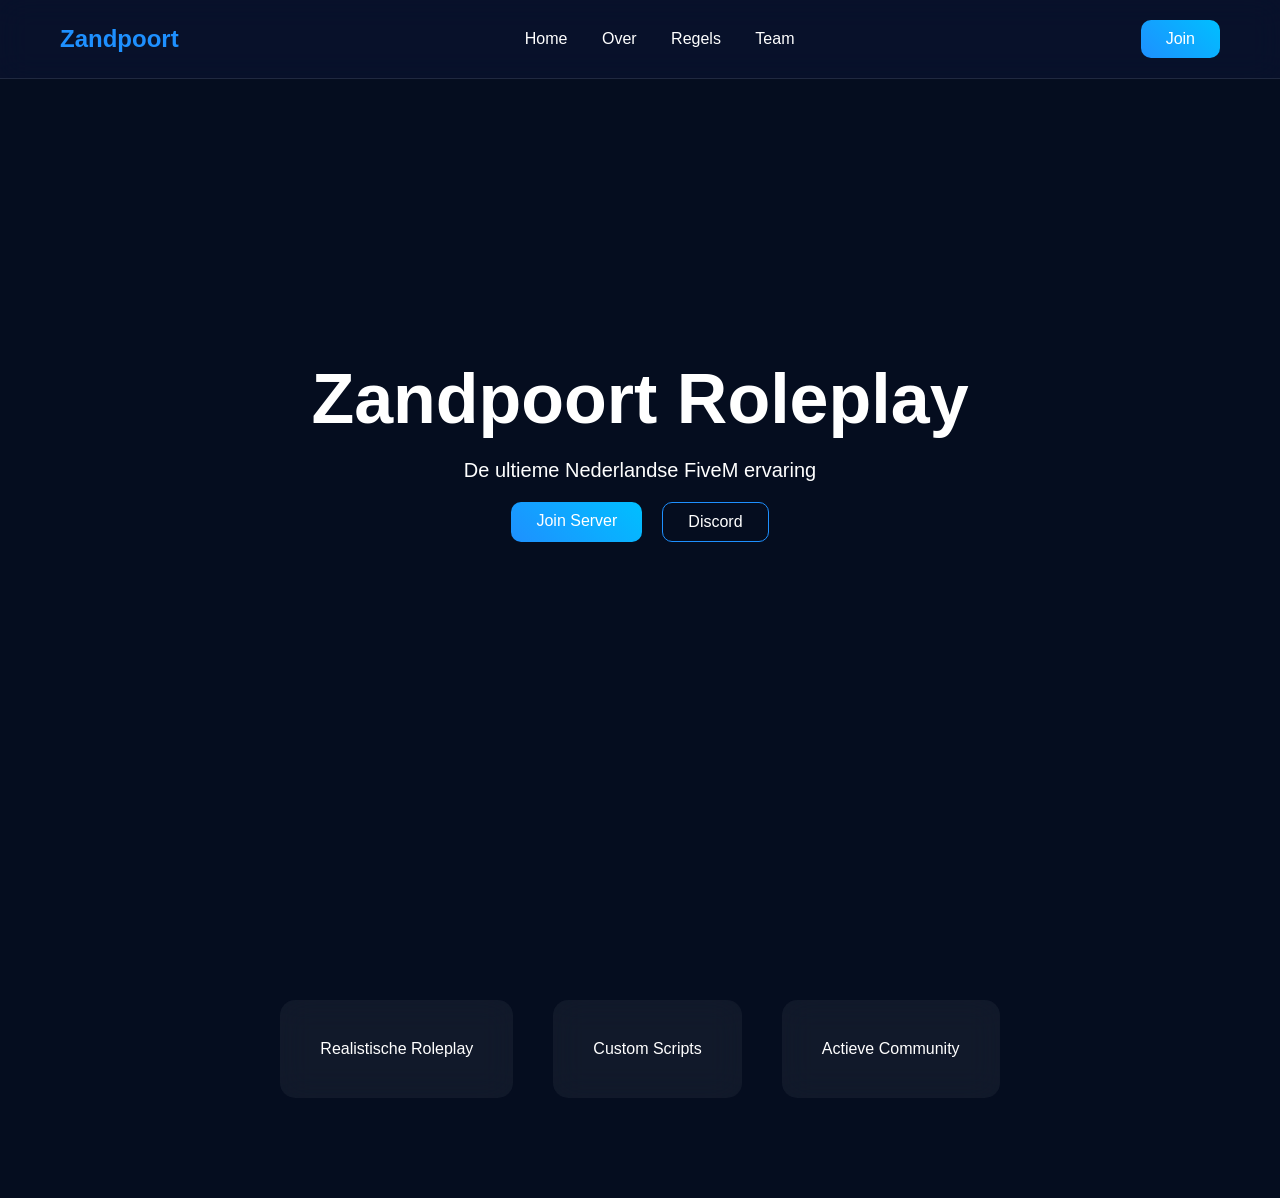
==== index.html @ a9325773 "Update link to 'Over' page in navigation" ====
<!DOCTYPE html>
<html lang="nl">
<head>
  <meta charset="UTF-8">
  <title>Zandpoort Roleplay</title>
  <meta name="viewport" content="width=device-width, initial-scale=1.0">

  <link rel="stylesheet" href="/css/style.css">
</head>

<body class="home-page">

<header class="navbar">
  <div class="logo">Zandpoort</div>

  <nav>
    <a href="/">Home</a>
    <a href="/over-ons/index.html">Over</a>
    <a href="/regels.html">Regels</a>
    <a href="/team.html">Team</a>
  </nav>

  <a href="#" class="btn-primary">Join</a>
</header>

<section class="hero">
  <div class="hero-content">
    <h1>Zandpoort Roleplay</h1>
    <p>De ultieme Nederlandse FiveM ervaring</p>

    <div class="hero-buttons">
      <a href="#" class="btn-primary">Join Server</a>
      <a href="#" class="btn-secondary">Discord</a>
    </div>
  </div>
</section>

<section class="features">
  <div class="card">Realistische Roleplay</div>
  <div class="card">Custom Scripts</div>
  <div class="card">Actieve Community</div>
</section>

<script src="/js/main.js"></script>
</body>
</html>
---- css/style.css ----
/* RESET */
* {
  margin: 0;
  padding: 0;
  box-sizing: border-box;
}

/* ROOT COLORS */
:root {
  --primary: #1E90FF;
  --dark: #050D1F;
  --glass: rgba(255,255,255,0.05);
}

/* BODY */
body {
  font-family: 'Segoe UI', sans-serif;
  color: white;
  background: var(--dark);
  overflow-x: hidden;
}

/* BACKGROUND SYSTEM */
body::before {
  content: "";
  position: fixed;
  width: 100%;
  height: 100%;
  z-index: -2;
  background-size: cover;
  background-position: center;
  transition: 0.5s;
}

body::after {
  content: "";
  position: fixed;
  width: 100%;
  height: 100%;
  background: linear-gradient(rgba(5,13,31,0.95), rgba(5,13,31,0.7));
  z-index: -1;
}

/* PAGINA BACKGROUNDS */
.home-page::before {
  background-image: url('/assets/images/home.jpg');
}

.about-page::before {
  background-image: url('/assets/images/about.jpg');
}

.rules-page::before {
  background-image: url('/assets/images/rules.jpg');
}

.team-page::before {
  background-image: url('/assets/images/team.jpg');
}

/* NAVBAR */
.navbar {
  position: fixed;
  width: 100%;
  display: flex;
  justify-content: space-between;
  align-items: center;
  padding: 20px 60px;
  backdrop-filter: blur(15px);
  background: rgba(10,20,50,0.6);
  border-bottom: 1px solid rgba(255,255,255,0.1);
}

.logo {
  font-size: 24px;
  font-weight: bold;
  color: var(--primary);
}

nav a {
  margin: 0 15px;
  color: white;
  text-decoration: none;
  position: relative;
}

nav a::after {
  content: "";
  position: absolute;
  width: 0%;
  height: 2px;
  background: var(--primary);
  left: 0;
  bottom: -5px;
  transition: 0.3s;
}

nav a:hover::after {
  width: 100%;
}

/* BUTTONS */
.btn-primary {
  background: linear-gradient(45deg, #1E90FF, #00BFFF);
  padding: 10px 25px;
  border-radius: 10px;
  text-decoration: none;
  color: white;
  transition: 0.3s;
}

.btn-primary:hover {
  transform: scale(1.08);
  box-shadow: 0 0 20px #1E90FF;
}

.btn-secondary {
  border: 1px solid var(--primary);
  padding: 10px 25px;
  border-radius: 10px;
  text-decoration: none;
  color: white;
}

/* HERO */
.hero {
  height: 100vh;
  display: flex;
  justify-content: center;
  align-items: center;
}

.hero-content {
  text-align: center;
  animation: fadeUp 1s ease forwards;
}

.hero h1 {
  font-size: 70px;
}

.hero p {
  margin: 20px 0;
  font-size: 20px;
}

.hero-buttons {
  display: flex;
  gap: 20px;
  justify-content: center;
}

/* CARDS */
.features {
  display: flex;
  justify-content: center;
  gap: 40px;
  padding: 100px 20px;
}

.card {
  background: var(--glass);
  backdrop-filter: blur(15px);
  padding: 40px;
  border-radius: 15px;
  transition: 0.3s;
}

.card:hover {
  transform: translateY(-10px) scale(1.03);
}

/* ANIMATIONS */
@keyframes fadeUp {
  from {
    opacity: 0;
    transform: translateY(40px);
  }
  to {
    opacity: 1;
    transform: translateY(0);
  }
}
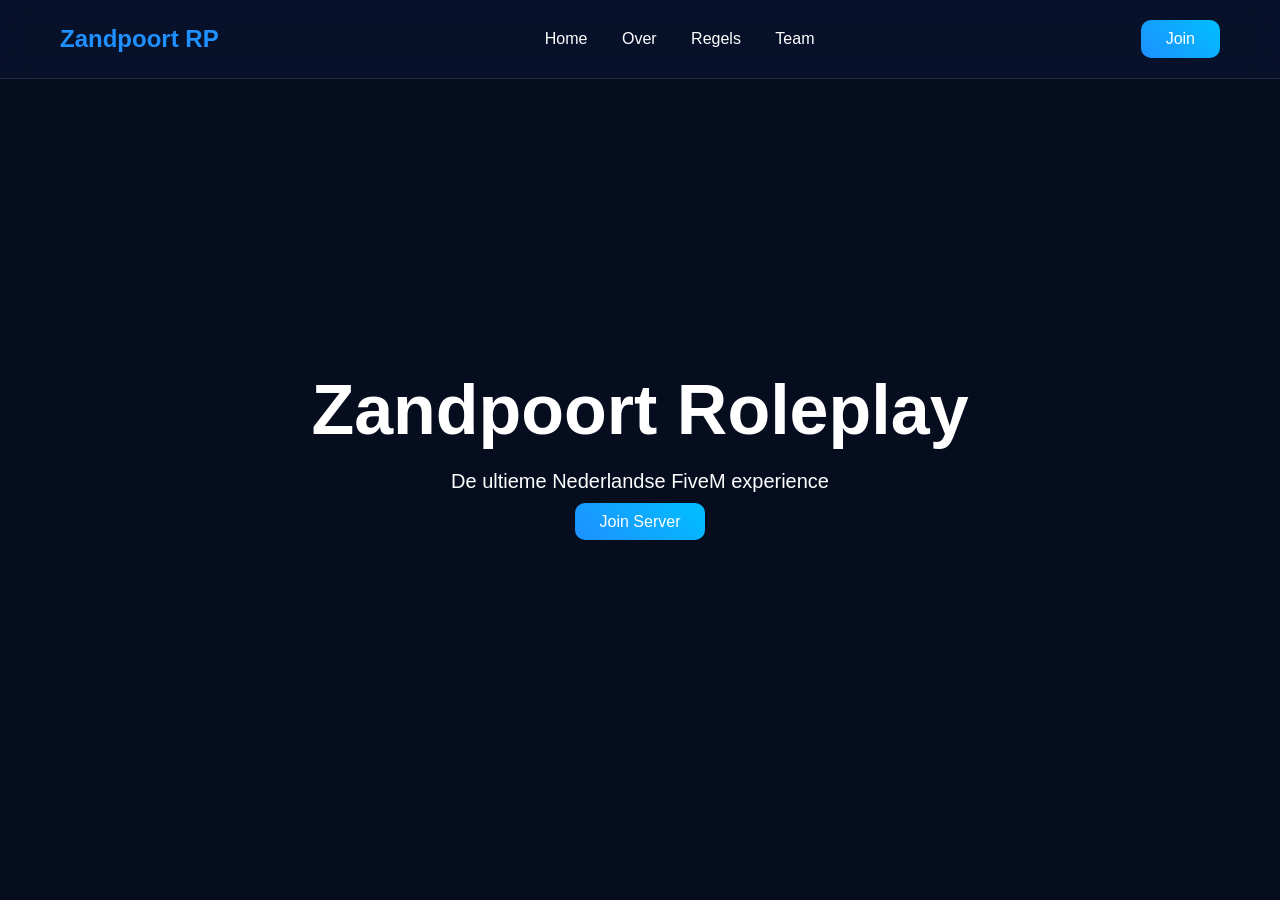
==== commit d174ca4e: "Update index.html for improved structure and content" ====
--- a/index.html
+++ b/index.html
@@ -5,19 +5,19 @@
   <title>Zandpoort Roleplay</title>
   <meta name="viewport" content="width=device-width, initial-scale=1.0">
 
-  <link rel="stylesheet" href="/css/style.css">
+  <link rel="stylesheet" href="css/style.css">
 </head>
 
 <body class="home-page">
 
 <header class="navbar">
-  <div class="logo">Zandpoort</div>
+  <div class="logo">Zandpoort RP</div>
 
   <nav>
-    <a href="/">Home</a>
-    <a href="/over-ons/index.html">Over</a>
-    <a href="/regels.html">Regels</a>
-    <a href="/team.html">Team</a>
+    <a href="#">Home</a>
+    <a href="over-ons/index.html">Over</a>
+    <a href="regels/index.html">Regels</a>
+    <a href="team/index.html">Team</a>
   </nav>
 
   <a href="#" class="btn-primary">Join</a>
@@ -26,21 +26,11 @@
 <section class="hero">
   <div class="hero-content">
     <h1>Zandpoort Roleplay</h1>
-    <p>De ultieme Nederlandse FiveM ervaring</p>
-
-    <div class="hero-buttons">
-      <a href="#" class="btn-primary">Join Server</a>
-      <a href="#" class="btn-secondary">Discord</a>
-    </div>
+    <p>De ultieme Nederlandse FiveM experience</p>
+    <a href="#" class="btn-primary">Join Server</a>
   </div>
 </section>
 
-<section class="features">
-  <div class="card">Realistische Roleplay</div>
-  <div class="card">Custom Scripts</div>
-  <div class="card">Actieve Community</div>
-</section>
-
-<script src="/js/main.js"></script>
+<script src="js/main.js"></script>
 </body>
 </html>
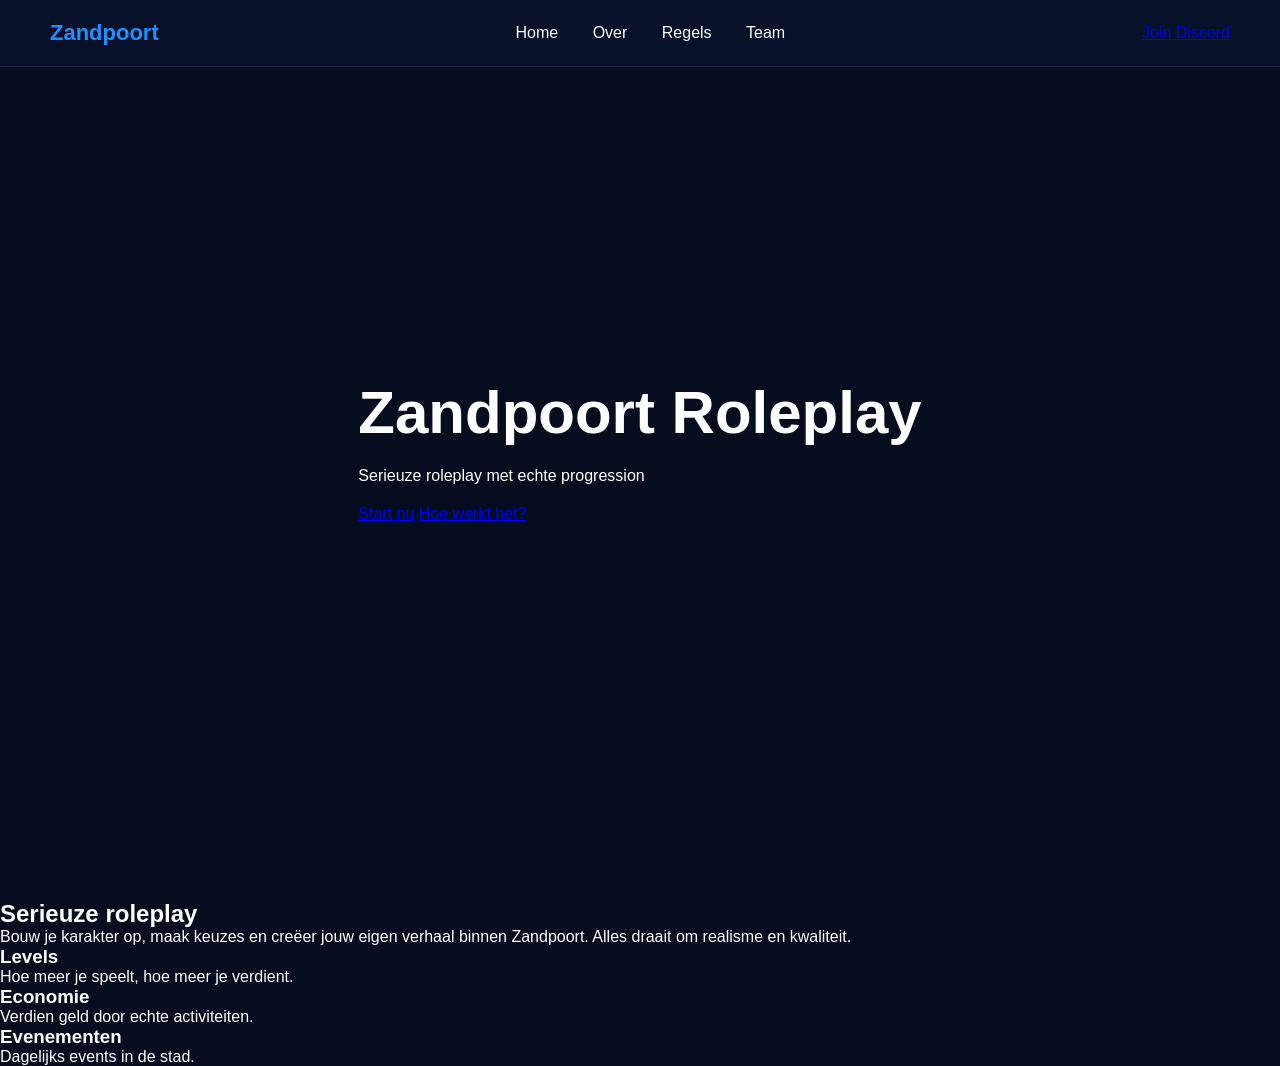
==== commit 88f56f2f: "Update index.html" ====
--- a/index.html
+++ b/index.html
@@ -11,7 +11,7 @@
 <body class="home-page">
 
 <header class="navbar">
-  <div class="logo">Zandpoort RP</div>
+  <div class="logo">Zandpoort</div>
 
   <nav>
     <a href="#">Home</a>
@@ -20,17 +20,50 @@
     <a href="team/index.html">Team</a>
   </nav>
 
-  <a href="#" class="btn-primary">Join</a>
+  <a href="#" class="btn">Join Discord</a>
 </header>
 
+<!-- HERO -->
 <section class="hero">
-  <div class="hero-content">
+  <div class="hero-inner">
     <h1>Zandpoort Roleplay</h1>
-    <p>De ultieme Nederlandse FiveM experience</p>
-    <a href="#" class="btn-primary">Join Server</a>
+    <p>Serieuze roleplay met echte progression</p>
+
+    <div class="hero-buttons">
+      <a href="#" class="btn">Start nu</a>
+      <a href="#" class="btn-outline">Hoe werkt het?</a>
+    </div>
   </div>
 </section>
 
-<script src="js/main.js"></script>
+<!-- INFO BLOCK -->
+<section class="content-block">
+  <div class="container">
+    <h2>Serieuze roleplay</h2>
+    <p>
+      Bouw je karakter op, maak keuzes en creëer jouw eigen verhaal
+      binnen Zandpoort. Alles draait om realisme en kwaliteit.
+    </p>
+  </div>
+</section>
+
+<!-- 3 BLOCKS (zoals Zuiderveen) -->
+<section class="grid">
+  <div class="grid-item">
+    <h3>Levels</h3>
+    <p>Hoe meer je speelt, hoe meer je verdient.</p>
+  </div>
+
+  <div class="grid-item">
+    <h3>Economie</h3>
+    <p>Verdien geld door echte activiteiten.</p>
+  </div>
+
+  <div class="grid-item">
+    <h3>Evenementen</h3>
+    <p>Dagelijks events in de stad.</p>
+  </div>
+</section>
+
 </body>
 </html>
--- a/css/style.css
+++ b/css/style.css
@@ -5,11 +5,10 @@
   box-sizing: border-box;
 }
 
-/* ROOT COLORS */
+/* ROOT */
 :root {
   --primary: #1E90FF;
   --dark: #050D1F;
-  --glass: rgba(255,255,255,0.05);
 }
 
 /* BODY */
@@ -20,70 +19,89 @@
   overflow-x: hidden;
 }
 
-/* BACKGROUND SYSTEM */
+/* =========================
+   BACKGROUND SYSTEM
+========================= */
+
+/* IMAGE */
 body::before {
   content: "";
   position: fixed;
   width: 100%;
   height: 100%;
   z-index: -2;
+
   background-size: cover;
   background-position: center;
+  background-repeat: no-repeat;
+
   transition: 0.5s;
 }
 
+/* OVERLAY */
 body::after {
   content: "";
   position: fixed;
   width: 100%;
   height: 100%;
-  background: linear-gradient(rgba(5,13,31,0.95), rgba(5,13,31,0.7));
   z-index: -1;
+
+  background: linear-gradient(
+    rgba(5,13,31,0.9),
+    rgba(5,13,31,0.7)
+  );
 }
 
 /* PAGINA BACKGROUNDS */
 .home-page::before {
-  background-image: url('/assets/images/home.jpg');
+  background-image: url('../assets/images/home.jpg');
 }
 
 .about-page::before {
-  background-image: url('/assets/images/about.jpg');
+  background-image: url('../assets/images/over.jpg');
 }
 
 .rules-page::before {
-  background-image: url('/assets/images/rules.jpg');
+  background-image: url('../assets/images/regels.jpg');
 }
 
 .team-page::before {
-  background-image: url('/assets/images/team.jpg');
+  background-image: url('../assets/images/team.jpg');
 }
 
-/* NAVBAR */
+/* =========================
+   NAVBAR
+========================= */
+
 .navbar {
   position: fixed;
   width: 100%;
+  padding: 20px 50px;
+
   display: flex;
   justify-content: space-between;
   align-items: center;
-  padding: 20px 60px;
-  backdrop-filter: blur(15px);
+
+  backdrop-filter: blur(12px);
   background: rgba(10,20,50,0.6);
+
   border-bottom: 1px solid rgba(255,255,255,0.1);
 }
 
 .logo {
-  font-size: 24px;
+  font-size: 22px;
   font-weight: bold;
   color: var(--primary);
 }
 
 nav a {
   margin: 0 15px;
+  text-decoration: none;
   color: white;
-  text-decoration: none;
   position: relative;
 }
 
+/* underline animatie */
 nav a::after {
   content: "";
   position: absolute;
@@ -99,7 +117,7 @@
   width: 100%;
 }
 
-/* BUTTONS */
+/* BUTTON */
 .btn-primary {
   background: linear-gradient(45deg, #1E90FF, #00BFFF);
   padding: 10px 25px;
@@ -110,16 +128,8 @@
 }
 
 .btn-primary:hover {
-  transform: scale(1.08);
-  box-shadow: 0 0 20px #1E90FF;
-}
-
-.btn-secondary {
-  border: 1px solid var(--primary);
-  padding: 10px 25px;
-  border-radius: 10px;
-  text-decoration: none;
-  color: white;
+  transform: scale(1.05);
+  box-shadow: 0 0 15px #1E90FF;
 }
 
 /* HERO */
@@ -132,45 +142,18 @@
 
 .hero-content {
   text-align: center;
-  animation: fadeUp 1s ease forwards;
+  animation: fadeUp 1s ease;
 }
 
 .hero h1 {
-  font-size: 70px;
+  font-size: 60px;
 }
 
 .hero p {
   margin: 20px 0;
-  font-size: 20px;
 }
 
-.hero-buttons {
-  display: flex;
-  gap: 20px;
-  justify-content: center;
-}
-
-/* CARDS */
-.features {
-  display: flex;
-  justify-content: center;
-  gap: 40px;
-  padding: 100px 20px;
-}
-
-.card {
-  background: var(--glass);
-  backdrop-filter: blur(15px);
-  padding: 40px;
-  border-radius: 15px;
-  transition: 0.3s;
-}
-
-.card:hover {
-  transform: translateY(-10px) scale(1.03);
-}
-
-/* ANIMATIONS */
+/* ANIMATIE */
 @keyframes fadeUp {
   from {
     opacity: 0;
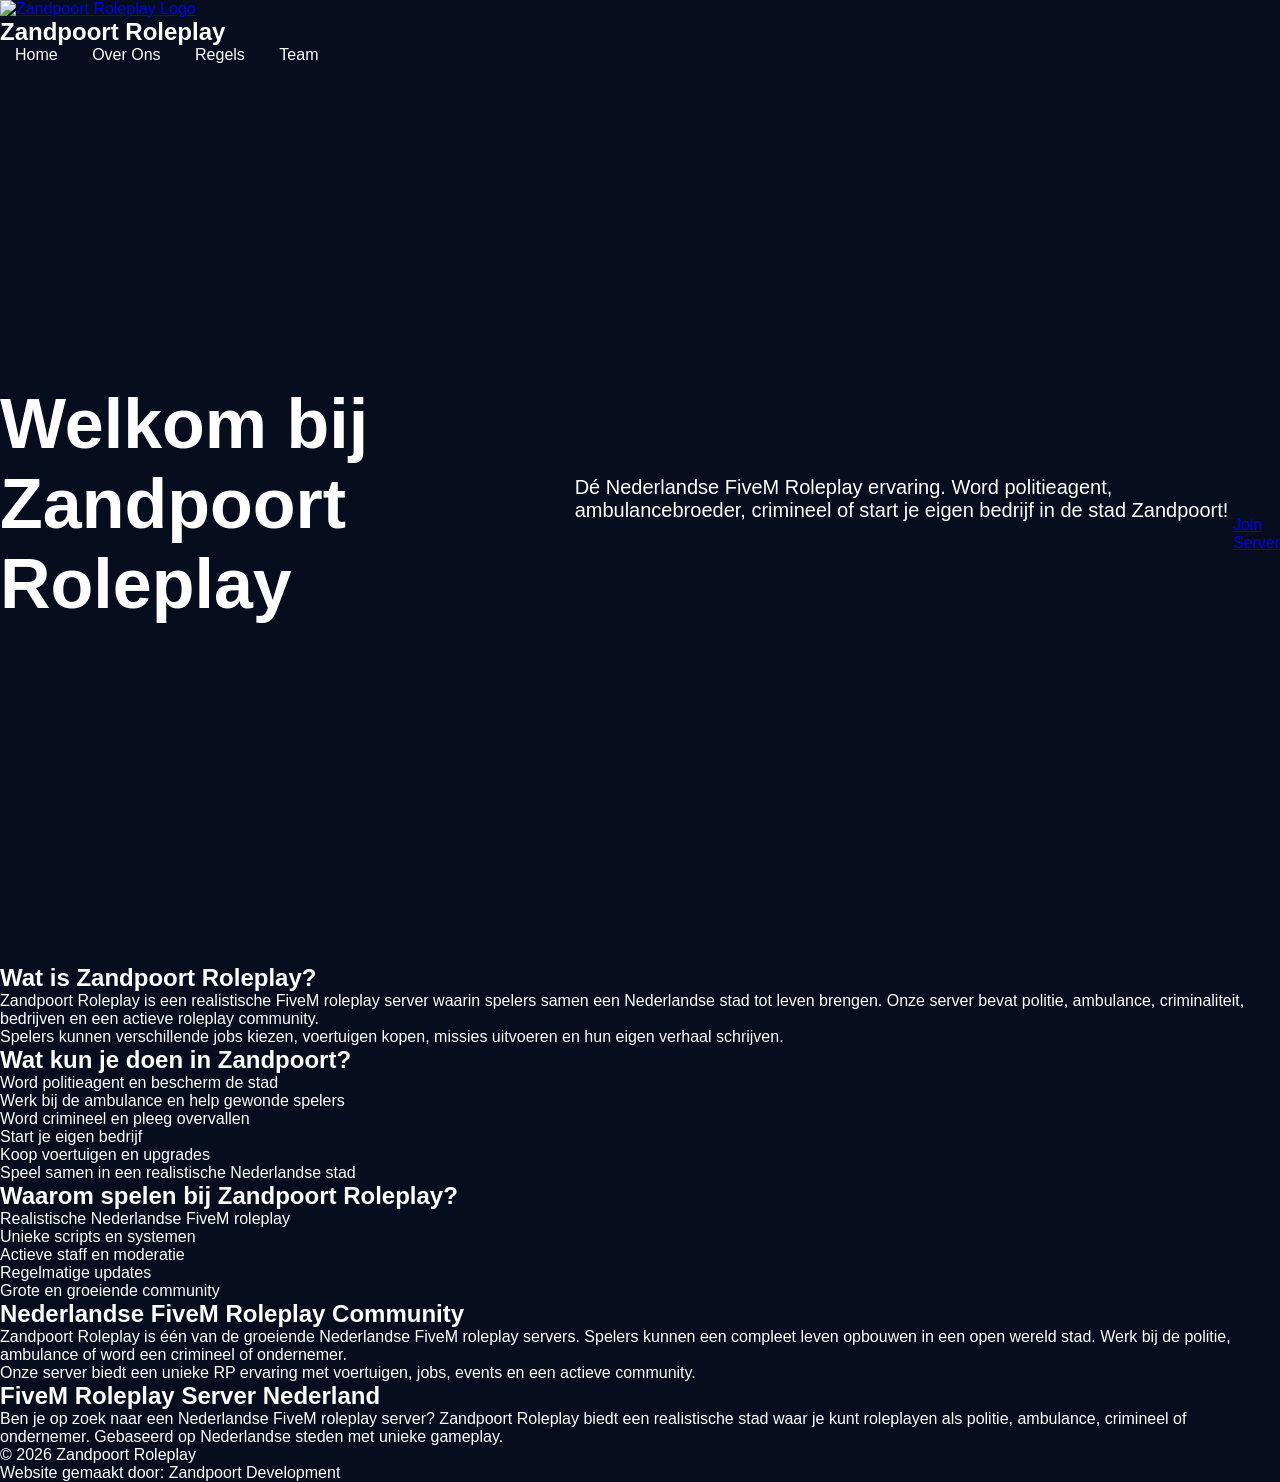
==== commit 8fc79fcf: "Update index.html" ====
--- a/index.html
+++ b/index.html
@@ -1,69 +1,168 @@
 <!DOCTYPE html>
 <html lang="nl">
 <head>
-  <meta charset="UTF-8">
-  <title>Zandpoort Roleplay</title>
-  <meta name="viewport" content="width=device-width, initial-scale=1.0">
 
-  <link rel="stylesheet" href="css/style.css">
+<title>Zandpoort Roleplay | Nederlandse FiveM Roleplay Server</title>
+
+<meta charset="UTF-8">
+<meta name="viewport" content="width=device-width, initial-scale=1">
+
+<meta name="description" content="Zandpoort Roleplay is een Nederlandse FiveM roleplay server. Speel als politie, ambulance, crimineel of ondernemer in een realistische Nederlandse stad.">
+
+<meta name="keywords" content="Zandpoort Roleplay, fivem roleplay nederland, gta rp server, nederlandse fivem server, politie roleplay, ambulance roleplay, crimineel roleplay, gta stad roleplay, dutch fivem rp">
+
+<meta name="robots" content="index, follow">
+
+<link rel="stylesheet" href="css/style.css">
+
+<link rel="icon" type="image/png" href="/assets/images/logo.png">
+
+<!-- Open Graph -->
+<meta property="og:title" content="Zandpoort Roleplay">
+<meta property="og:description" content="Speel Zandpoort Roleplay op FiveM. Word politieagent, ambulancebroeder, crimineel of ondernemer.">
+<meta property="og:image" content="/assets/images/preview.png">
+<meta property="og:url" content="https://www.zandpoortroleplay.nl/">
+<meta property="og:type" content="website">
+
+<!-- Structured Data -->
+<script type="application/ld+json">
+{
+ "@context": "https://schema.org",
+ "@type": "Organization",
+ "name": "Zandpoort Roleplay",
+ "url": "https://www.zandpoortroleplay.nl/",
+ "logo": "/assets/images/logo.png"
+}
+</script>
+
 </head>
 
 <body class="home-page">
 
-<header class="navbar">
-  <div class="logo">Zandpoort</div>
-
-  <nav>
-    <a href="#">Home</a>
-    <a href="over-ons/index.html">Over</a>
-    <a href="regels/index.html">Regels</a>
-    <a href="team/index.html">Team</a>
-  </nav>
-
-  <a href="#" class="btn">Join Discord</a>
+<header>
+<div class="logo">
+<a href="/">
+<img src="assets/images/logo.png" alt="Zandpoort Roleplay Logo">
+</a>
+<h2>Zandpoort Roleplay</h2>
+</div>
 </header>
 
+<nav>
+<a class="active" href="#">Home</a>
+<a href="over-ons/index.html">Over Ons</a>
+<a href="regels/index.html">Regels</a>
+<a href="team/index.html">Team</a>
+</nav>
+
 <!-- HERO -->
-<section class="hero">
-  <div class="hero-inner">
-    <h1>Zandpoort Roleplay</h1>
-    <p>Serieuze roleplay met echte progression</p>
 
-    <div class="hero-buttons">
-      <a href="#" class="btn">Start nu</a>
-      <a href="#" class="btn-outline">Hoe werkt het?</a>
-    </div>
-  </div>
-</section>
+<div class="hero">
 
-<!-- INFO BLOCK -->
-<section class="content-block">
-  <div class="container">
-    <h2>Serieuze roleplay</h2>
-    <p>
-      Bouw je karakter op, maak keuzes en creëer jouw eigen verhaal
-      binnen Zandpoort. Alles draait om realisme en kwaliteit.
-    </p>
-  </div>
-</section>
+<h1>Welkom bij Zandpoort Roleplay</h1>
 
-<!-- 3 BLOCKS (zoals Zuiderveen) -->
-<section class="grid">
-  <div class="grid-item">
-    <h3>Levels</h3>
-    <p>Hoe meer je speelt, hoe meer je verdient.</p>
-  </div>
+<p>
+Dé Nederlandse FiveM Roleplay ervaring. Word politieagent, ambulancebroeder,
+crimineel of start je eigen bedrijf in de stad Zandpoort!
+</p>
 
-  <div class="grid-item">
-    <h3>Economie</h3>
-    <p>Verdien geld door echte activiteiten.</p>
-  </div>
+<div style="margin-top:40px;">
+<a class="cta-btn" href="#">Join Server</a>
+</div>
 
-  <div class="grid-item">
-    <h3>Evenementen</h3>
-    <p>Dagelijks events in de stad.</p>
-  </div>
-</section>
+</div>
+
+<!-- OVER -->
+
+<div class="card">
+
+<h2>Wat is Zandpoort Roleplay?</h2>
+
+<p>
+Zandpoort Roleplay is een realistische FiveM roleplay server waarin spelers samen een Nederlandse stad tot leven brengen.
+Onze server bevat politie, ambulance, criminaliteit, bedrijven en een actieve roleplay community.
+</p>
+
+<p>
+Spelers kunnen verschillende jobs kiezen, voertuigen kopen, missies uitvoeren en hun eigen verhaal schrijven.
+</p>
+
+</div>
+
+<!-- FEATURES -->
+
+<div class="card">
+
+<h2>Wat kun je doen in Zandpoort?</h2>
+
+<ul>
+<li>Word politieagent en bescherm de stad</li>
+<li>Werk bij de ambulance en help gewonde spelers</li>
+<li>Word crimineel en pleeg overvallen</li>
+<li>Start je eigen bedrijf</li>
+<li>Koop voertuigen en upgrades</li>
+<li>Speel samen in een realistische Nederlandse stad</li>
+</ul>
+
+</div>
+
+<!-- WHY -->
+
+<div class="card">
+
+<h2>Waarom spelen bij Zandpoort Roleplay?</h2>
+
+<ul>
+<li>Realistische Nederlandse FiveM roleplay</li>
+<li>Unieke scripts en systemen</li>
+<li>Actieve staff en moderatie</li>
+<li>Regelmatige updates</li>
+<li>Grote en groeiende community</li>
+</ul>
+
+</div>
+
+<!-- SEO SECTION -->
+
+<div class="card">
+
+<h2>Nederlandse FiveM Roleplay Community</h2>
+
+<p>
+Zandpoort Roleplay is één van de groeiende Nederlandse FiveM roleplay servers.
+Spelers kunnen een compleet leven opbouwen in een open wereld stad.
+Werk bij de politie, ambulance of word een crimineel of ondernemer.
+</p>
+
+<p>
+Onze server biedt een unieke RP ervaring met voertuigen, jobs, events en een actieve community.
+</p>
+
+</div>
+
+<!-- EXTRA SEO -->
+
+<div class="card">
+
+<h2>FiveM Roleplay Server Nederland</h2>
+
+<p>
+Ben je op zoek naar een Nederlandse FiveM roleplay server?
+Zandpoort Roleplay biedt een realistische stad waar je kunt roleplayen als politie, ambulance, crimineel of ondernemer.
+Gebaseerd op Nederlandse steden met unieke gameplay.
+</p>
+
+</div>
+
+<footer>
+
+<p>© 2026 Zandpoort Roleplay</p>
+
+<p class="credit">
+Website gemaakt door: Zandpoort Development
+</p>
+
+</footer>
 
 </body>
 </html>
--- a/css/style.css
+++ b/css/style.css
@@ -5,51 +5,31 @@
   box-sizing: border-box;
 }
 
-/* ROOT */
-:root {
-  --primary: #1E90FF;
-  --dark: #050D1F;
+/* BASIS */
+body {
+  font-family: Arial, sans-serif;
+  color: white;
+  background: #050D1F;
 }
 
-/* BODY */
-body {
-  font-family: 'Segoe UI', sans-serif;
-  color: white;
-  background: var(--dark);
-  overflow-x: hidden;
-}
-
-/* =========================
-   BACKGROUND SYSTEM
-========================= */
-
-/* IMAGE */
+/* BACKGROUND SYSTEM */
 body::before {
   content: "";
   position: fixed;
   width: 100%;
   height: 100%;
   z-index: -2;
-
   background-size: cover;
   background-position: center;
-  background-repeat: no-repeat;
-
-  transition: 0.5s;
 }
 
-/* OVERLAY */
 body::after {
   content: "";
   position: fixed;
   width: 100%;
   height: 100%;
   z-index: -1;
-
-  background: linear-gradient(
-    rgba(5,13,31,0.9),
-    rgba(5,13,31,0.7)
-  );
+  background: linear-gradient(rgba(5,13,31,0.95), rgba(5,13,31,0.7));
 }
 
 /* PAGINA BACKGROUNDS */
@@ -58,109 +38,96 @@
 }
 
 .about-page::before {
-  background-image: url('../assets/images/over.jpg');
+  background-image: url('../assets/images/about.jpg');
 }
 
 .rules-page::before {
-  background-image: url('../assets/images/regels.jpg');
+  background-image: url('../assets/images/rules.jpg');
 }
 
 .team-page::before {
   background-image: url('../assets/images/team.jpg');
 }
 
-/* =========================
-   NAVBAR
-========================= */
-
+/* NAVBAR */
 .navbar {
   position: fixed;
   width: 100%;
-  padding: 20px 50px;
-
+  padding: 20px 60px;
   display: flex;
   justify-content: space-between;
-  align-items: center;
-
-  backdrop-filter: blur(12px);
-  background: rgba(10,20,50,0.6);
-
-  border-bottom: 1px solid rgba(255,255,255,0.1);
-}
-
-.logo {
-  font-size: 22px;
-  font-weight: bold;
-  color: var(--primary);
+  backdrop-filter: blur(10px);
+  background: rgba(0,0,0,0.5);
 }
 
 nav a {
   margin: 0 15px;
+  color: white;
   text-decoration: none;
-  color: white;
-  position: relative;
-}
-
-/* underline animatie */
-nav a::after {
-  content: "";
-  position: absolute;
-  width: 0%;
-  height: 2px;
-  background: var(--primary);
-  left: 0;
-  bottom: -5px;
-  transition: 0.3s;
-}
-
-nav a:hover::after {
-  width: 100%;
 }
 
 /* BUTTON */
-.btn-primary {
-  background: linear-gradient(45deg, #1E90FF, #00BFFF);
-  padding: 10px 25px;
-  border-radius: 10px;
+.btn {
+  background: #1E90FF;
+  padding: 10px 20px;
+  border-radius: 6px;
   text-decoration: none;
   color: white;
-  transition: 0.3s;
 }
 
-.btn-primary:hover {
-  transform: scale(1.05);
-  box-shadow: 0 0 15px #1E90FF;
+.btn-outline {
+  border: 1px solid white;
+  padding: 10px 20px;
+  text-decoration: none;
+  color: white;
 }
 
 /* HERO */
 .hero {
   height: 100vh;
   display: flex;
+  align-items: center;
   justify-content: center;
-  align-items: center;
 }
 
-.hero-content {
+.hero-inner {
   text-align: center;
-  animation: fadeUp 1s ease;
+  max-width: 700px;
 }
 
 .hero h1 {
-  font-size: 60px;
+  font-size: 70px;
+  margin-bottom: 20px;
 }
 
 .hero p {
-  margin: 20px 0;
+  font-size: 20px;
+  margin-bottom: 30px;
 }
 
-/* ANIMATIE */
-@keyframes fadeUp {
-  from {
-    opacity: 0;
-    transform: translateY(40px);
-  }
-  to {
-    opacity: 1;
-    transform: translateY(0);
-  }
+/* CONTENT BLOCK */
+.content-block {
+  padding: 120px 20px;
+  text-align: center;
 }
+
+.container {
+  max-width: 800px;
+  margin: auto;
+}
+
+/* GRID */
+.grid {
+  display: flex;
+  justify-content: center;
+  gap: 40px;
+  padding: 100px 20px;
+}
+
+.grid-item {
+  max-width: 250px;
+}
+
+.grid-item h3 {
+  margin-bottom: 10px;
+}
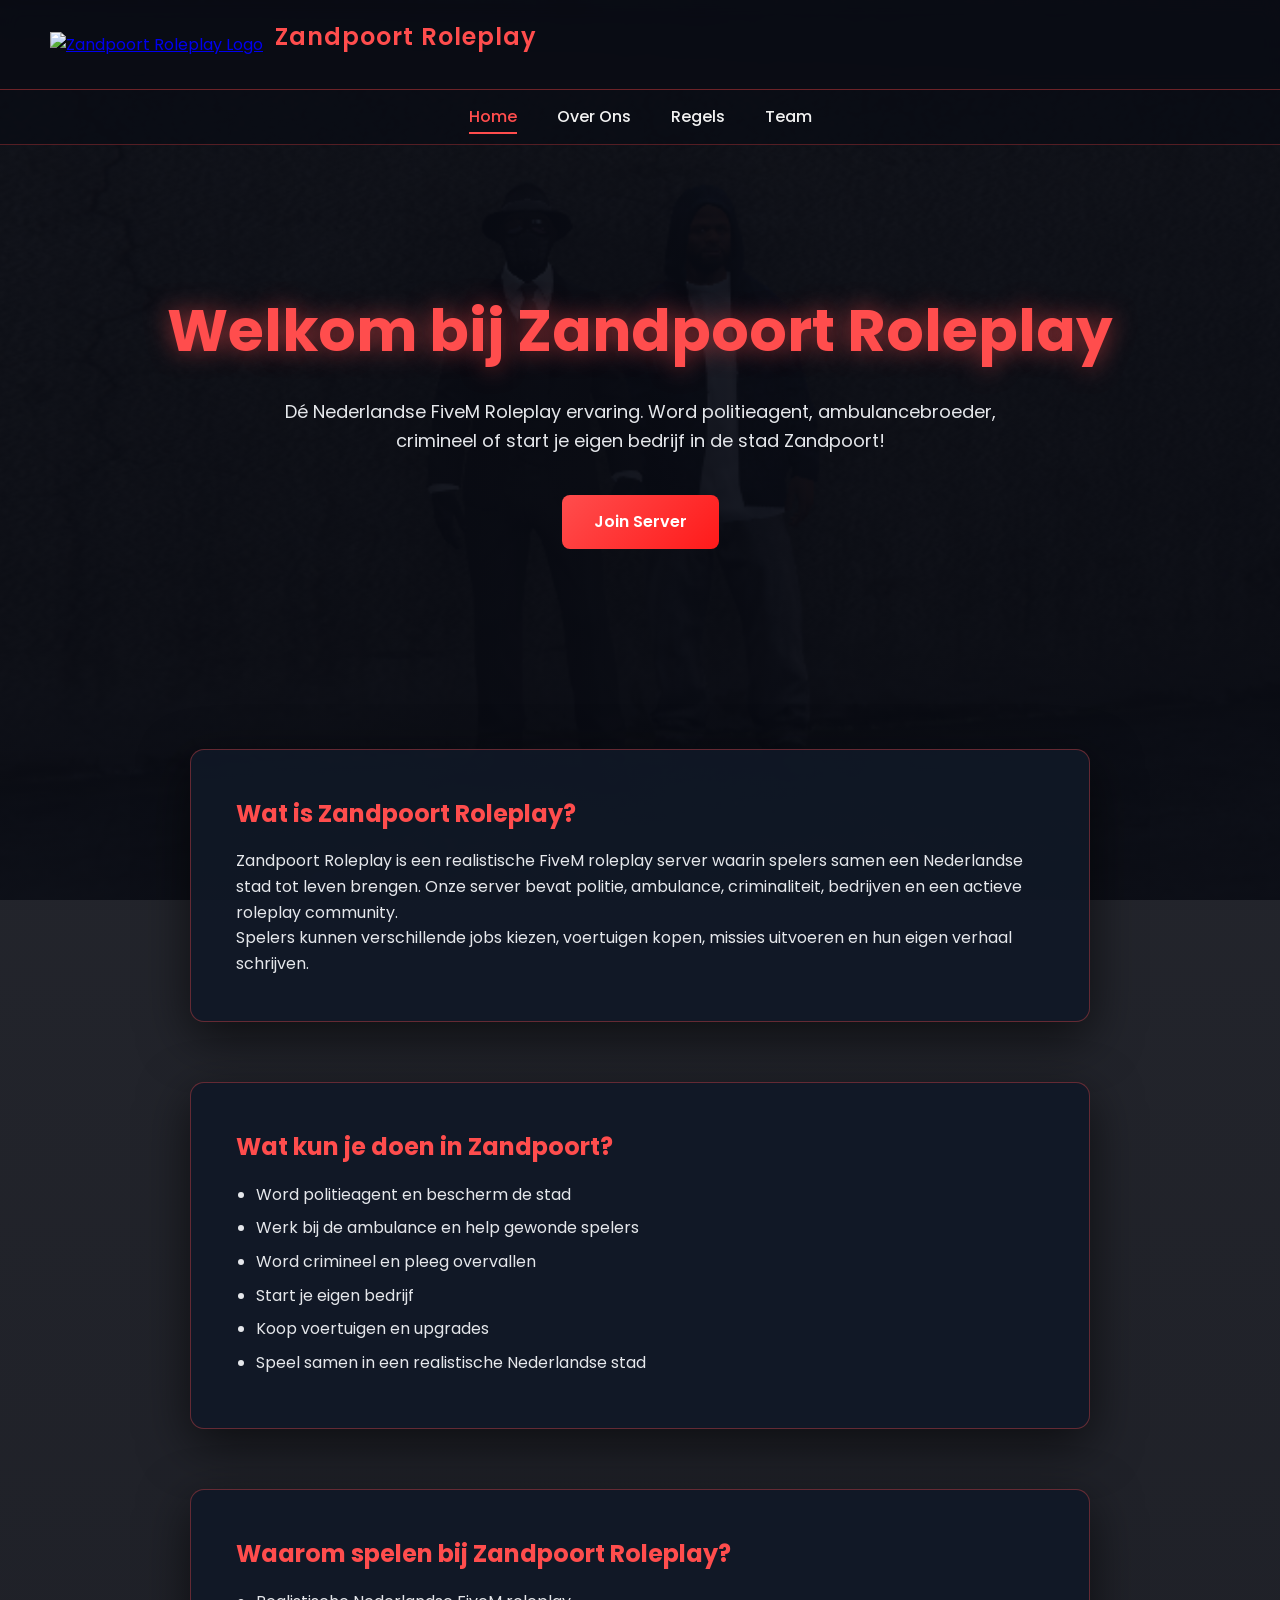
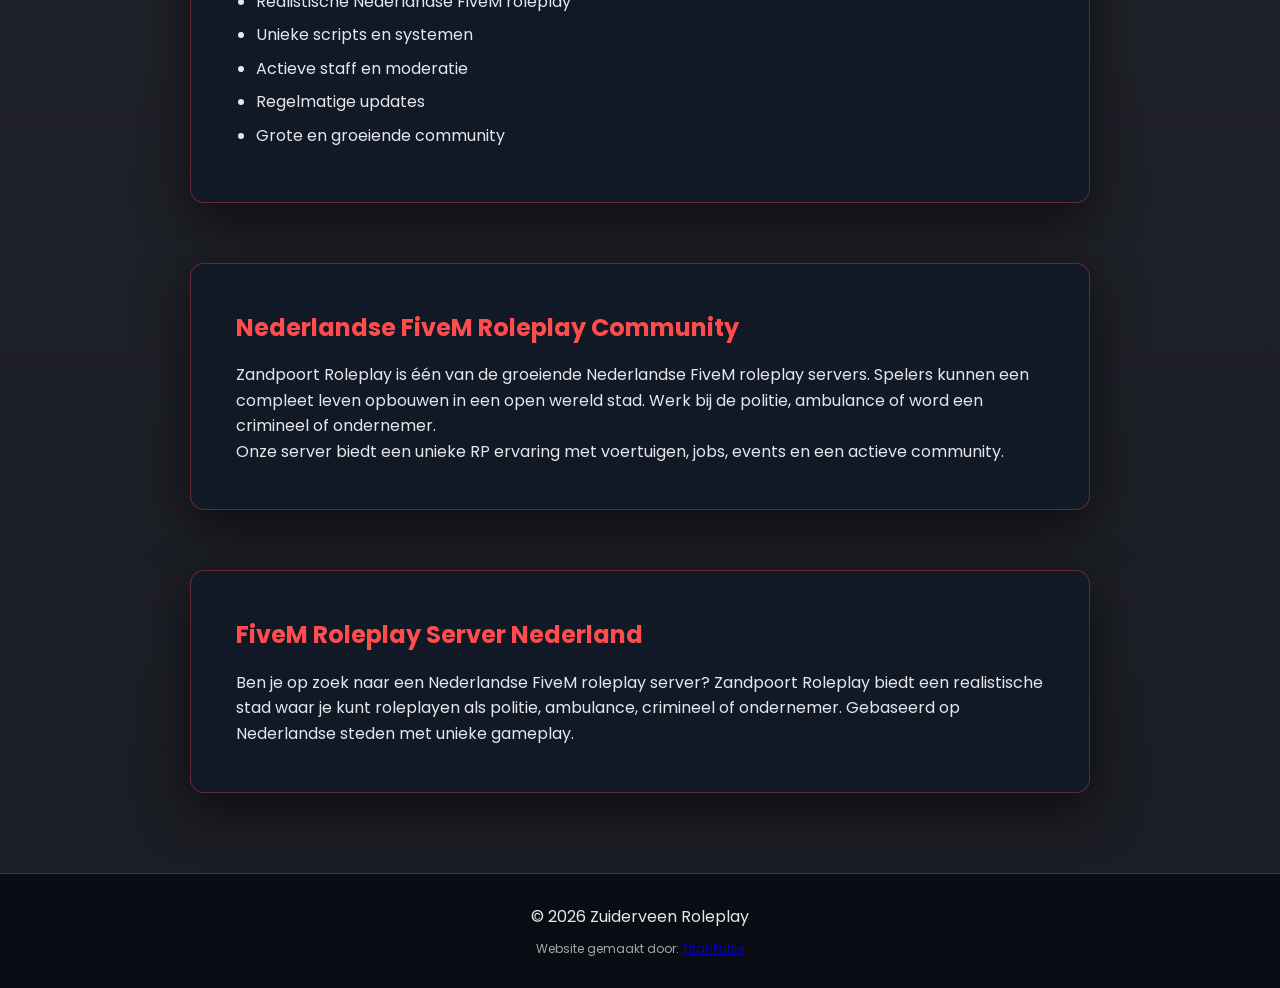
==== commit 14beaf8d: "Update index.html" ====
--- a/index.html
+++ b/index.html
@@ -156,10 +156,11 @@
 
 <footer>
 
-<p>© 2026 Zandpoort Roleplay</p>
+<p>© 2026 Zuiderveen Roleplay</p>
 
 <p class="credit">
-Website gemaakt door: Zandpoort Development
+Website gemaakt door: 
+<a href="https://www.titanpulse.nl/" target="_blank" rel="noopener">TitanPulse</a>
 </p>
 
 </footer>
--- a/css/style.css
+++ b/css/style.css
@@ -1,133 +1,223 @@
-/* RESET */
+@import url('https://fonts.googleapis.com/css2?family=Poppins:wght@300;400;500;600;700&display=swap');
+
+/* =========================
+   GLOBAL
+========================= */
+
 * {
-  margin: 0;
-  padding: 0;
-  box-sizing: border-box;
-}
-
-/* BASIS */
+    box-sizing: border-box;
+    margin: 0;
+    padding: 0;
+}
+
 body {
-  font-family: Arial, sans-serif;
-  color: white;
-  background: #050D1F;
-}
-
-/* BACKGROUND SYSTEM */
-body::before {
-  content: "";
-  position: fixed;
-  width: 100%;
-  height: 100%;
-  z-index: -2;
-  background-size: cover;
-  background-position: center;
-}
-
-body::after {
-  content: "";
-  position: fixed;
-  width: 100%;
-  height: 100%;
-  z-index: -1;
-  background: linear-gradient(rgba(5,13,31,0.95), rgba(5,13,31,0.7));
-}
-
-/* PAGINA BACKGROUNDS */
-.home-page::before {
-  background-image: url('../assets/images/home.jpg');
-}
-
-.about-page::before {
-  background-image: url('../assets/images/about.jpg');
-}
-
-.rules-page::before {
-  background-image: url('../assets/images/rules.jpg');
-}
-
-.team-page::before {
-  background-image: url('../assets/images/team.jpg');
-}
-
-/* NAVBAR */
-.navbar {
-  position: fixed;
-  width: 100%;
-  padding: 20px 60px;
-  display: flex;
-  justify-content: space-between;
-  backdrop-filter: blur(10px);
-  background: rgba(0,0,0,0.5);
+    font-family: 'Poppins', sans-serif;
+    color: #f1f1f1;
+
+    /* BACKGROUND IMAGE (LOKAAL) */
+    background:
+        linear-gradient(rgba(8,10,18,0.88), rgba(8,10,18,0.92)),
+        url("../background.png") no-repeat center center fixed;
+
+    background-size: cover;
+    line-height: 1.6;
+}
+
+/* =========================
+   HEADER
+========================= */
+
+header {
+    display: flex;
+    justify-content: space-between;
+    align-items: center;
+
+    padding: 18px 50px;
+
+    background: rgba(10, 12, 20, 0.85);
+    backdrop-filter: blur(10px);
+
+    border-bottom: 1px solid rgba(255, 70, 70, 0.4);
+}
+
+header .logo {
+    display: flex;
+    align-items: center;
+}
+
+header .logo img {
+    height: 48px;
+    margin-right: 12px;
+}
+
+header .logo h2 {
+    color: #ff4d4d;
+    font-weight: 600;
+    letter-spacing: 1px;
+}
+
+/* =========================
+   NAVBAR
+========================= */
+
+nav {
+    background: rgba(10, 12, 20, 0.85);
+    text-align: center;
+    padding: 14px;
+
+    border-bottom: 1px solid rgba(255, 70, 70, 0.3);
 }
 
 nav a {
-  margin: 0 15px;
-  color: white;
-  text-decoration: none;
-}
-
-/* BUTTON */
-.btn {
-  background: #1E90FF;
-  padding: 10px 20px;
-  border-radius: 6px;
-  text-decoration: none;
-  color: white;
-}
-
-.btn-outline {
-  border: 1px solid white;
-  padding: 10px 20px;
-  text-decoration: none;
-  color: white;
-}
-
-/* HERO */
+    color: #f1f1f1;
+    margin: 0 18px;
+    text-decoration: none;
+    font-weight: 500;
+
+    position: relative;
+    transition: 0.3s;
+}
+
+/* underline animation */
+nav a::after {
+    content: "";
+    position: absolute;
+    left: 0;
+    bottom: -5px;
+    width: 0%;
+    height: 2px;
+    background: #ff4d4d;
+    transition: 0.3s;
+}
+
+nav a:hover::after {
+    width: 100%;
+}
+
+nav a:hover {
+    color: #ff4d4d;
+}
+
+nav a.active {
+    color: #ff4d4d;
+    border-bottom: 2px solid #ff4d4d;
+    padding-bottom: 4px;
+}
+
+/* =========================
+   HERO
+========================= */
+
 .hero {
-  height: 100vh;
-  display: flex;
-  align-items: center;
-  justify-content: center;
-}
-
-.hero-inner {
-  text-align: center;
-  max-width: 700px;
+    padding: 140px 20px;
+    text-align: center;
 }
 
 .hero h1 {
-  font-size: 70px;
-  margin-bottom: 20px;
+    font-size: 58px;
+    font-weight: 700;
+    color: #ff4d4d;
+    text-shadow: 0 0 25px rgba(255,77,77,0.6);
+    margin-bottom: 20px;
 }
 
 .hero p {
-  font-size: 20px;
-  margin-bottom: 30px;
-}
-
-/* CONTENT BLOCK */
-.content-block {
-  padding: 120px 20px;
-  text-align: center;
-}
-
-.container {
-  max-width: 800px;
-  margin: auto;
-}
-
-/* GRID */
-.grid {
-  display: flex;
-  justify-content: center;
-  gap: 40px;
-  padding: 100px 20px;
-}
-
-.grid-item {
-  max-width: 250px;
-}
-
-.grid-item h3 {
-  margin-bottom: 10px;
-}
+    max-width: 750px;
+    margin: auto;
+    font-size: 18px;
+    color: #e5e7eb;
+}
+
+/* =========================
+   CARDS
+========================= */
+
+.card {
+    max-width: 900px;
+    margin: 60px auto;
+    padding: 45px;
+
+    background: rgba(17, 24, 39, 0.92);
+    border-radius: 14px;
+
+    border: 1px solid rgba(255, 77, 77, 0.35);
+
+    box-shadow: 0 15px 50px rgba(0,0,0,0.6);
+
+    transition: 0.3s ease;
+}
+
+.card:hover {
+    transform: translateY(-6px);
+    box-shadow: 0 0 45px rgba(255,77,77,0.25);
+}
+
+/* =========================
+   TEXT
+========================= */
+
+h1, h2, h3 {
+    color: #ff4d4d;
+    margin-bottom: 15px;
+}
+
+p, li {
+    color: #e5e7eb;
+    font-size: 16px;
+}
+
+ul {
+    padding-left: 20px;
+}
+
+li {
+    margin-bottom: 8px;
+}
+
+/* =========================
+   BUTTONS
+========================= */
+
+button, .cta-btn {
+    display: inline-block;
+
+    background: linear-gradient(135deg, #ff4d4d, #ff1a1a);
+    color: #fff;
+
+    padding: 14px 32px;
+    border-radius: 8px;
+
+    font-weight: 600;
+    text-decoration: none;
+
+    border: none;
+    cursor: pointer;
+
+    transition: 0.3s;
+}
+
+/* hover */
+button:hover, .cta-btn:hover {
+    transform: scale(1.05);
+    box-shadow: 0 0 25px rgba(255,77,77,0.6);
+}
+
+/* =========================
+   FOOTER
+========================= */
+
+footer {
+    text-align: center;
+    padding: 30px;
+
+    margin-top: 80px;
+
+    background: rgba(10, 12, 20, 0.95);
+    border-top: 1px solid rgba(255,77,77,0.4);
+}
+
+.credit {
+    font-size: 12px;
+    opacity: 0.7;
+    margin-top: 10px;
+}
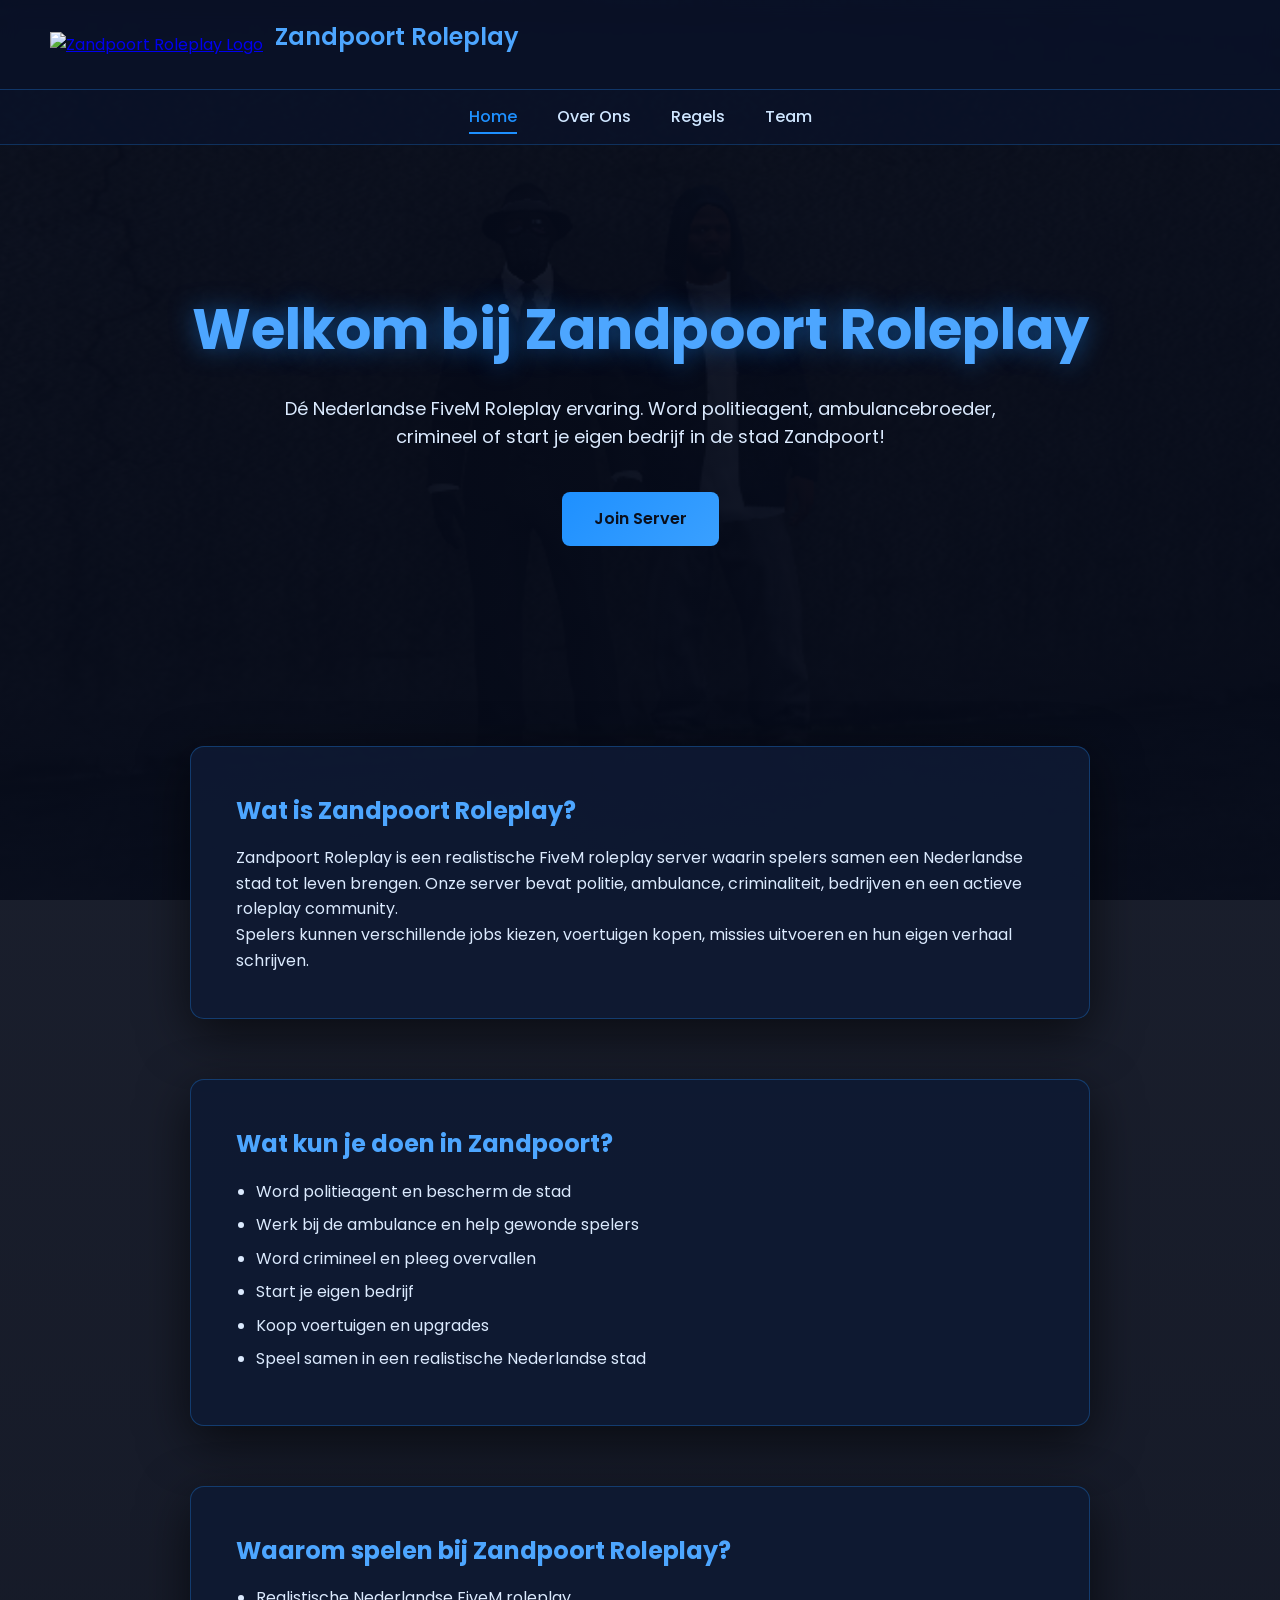
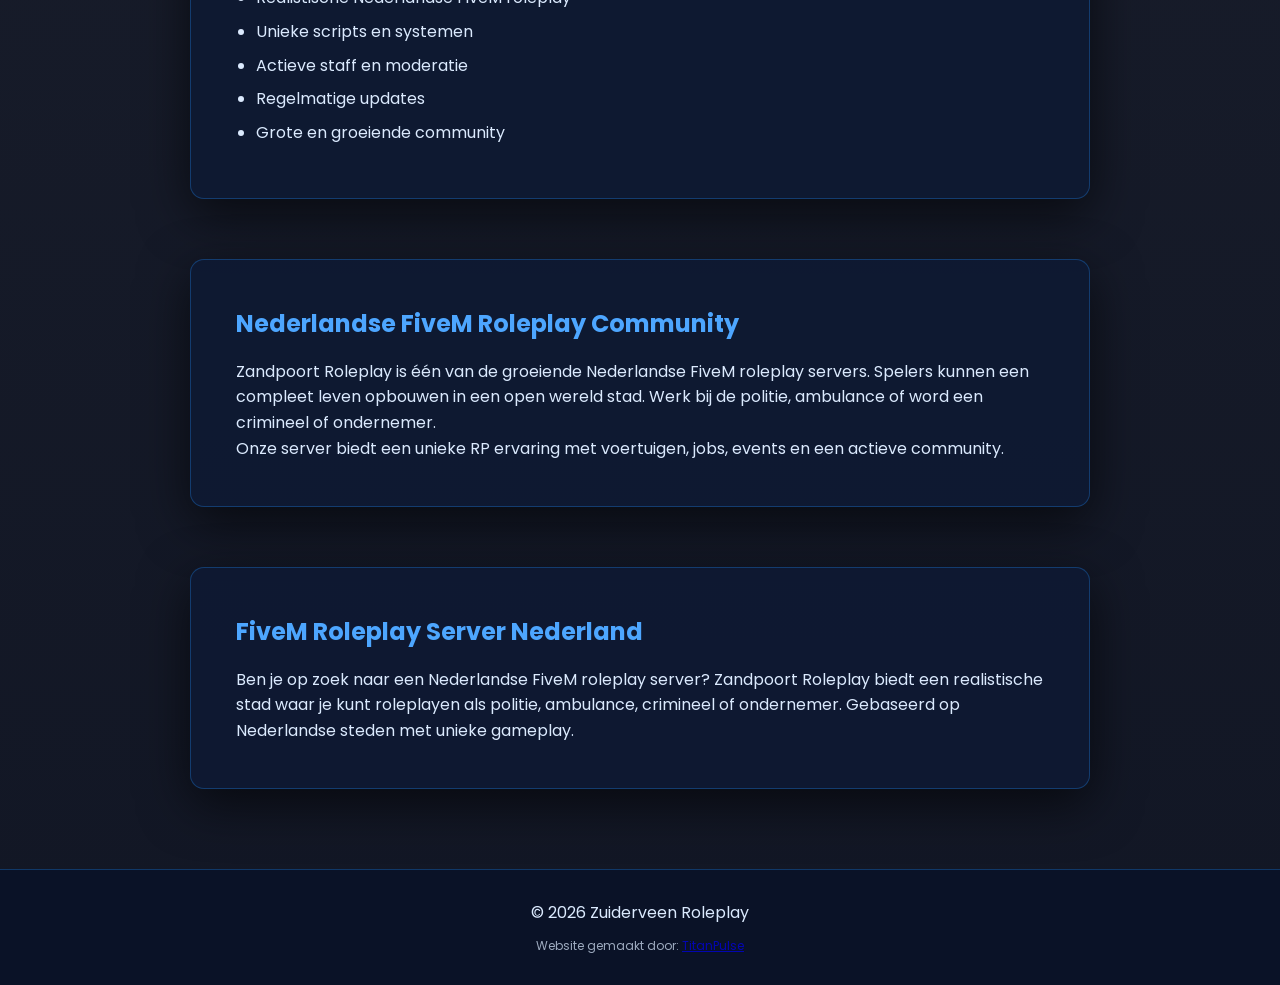
==== commit beac880b: "Update index.html" ====
--- a/index.html
+++ b/index.html
@@ -49,10 +49,10 @@
 </header>
 
 <nav>
-<a class="active" href="#">Home</a>
-<a href="over-ons/index.html">Over Ons</a>
-<a href="regels/index.html">Regels</a>
-<a href="team/index.html">Team</a>
+<a class="active" href="">Home</a>
+<a href="over-ons/">Over Ons</a>
+<a href="regels/">Regels</a>
+<a href="team/">Team</a>
 </nav>
 
 <!-- HERO -->
--- a/css/style.css
+++ b/css/style.css
@@ -1,9 +1,6 @@
 @import url('https://fonts.googleapis.com/css2?family=Poppins:wght@300;400;500;600;700&display=swap');
 
-/* =========================
-   GLOBAL
-========================= */
-
+/* GLOBAL */
 * {
     box-sizing: border-box;
     margin: 0;
@@ -12,21 +9,18 @@
 
 body {
     font-family: 'Poppins', sans-serif;
-    color: #f1f1f1;
+    color: #e6f0ff;
 
-    /* BACKGROUND IMAGE (LOKAAL) */
+    /* BACKGROUND (correct voor subfolders) */
     background:
-        linear-gradient(rgba(8,10,18,0.88), rgba(8,10,18,0.92)),
+        linear-gradient(rgba(5,10,25,0.9), rgba(5,10,25,0.95)),
         url("../background.png") no-repeat center center fixed;
 
     background-size: cover;
     line-height: 1.6;
 }
 
-/* =========================
-   HEADER
-========================= */
-
+/* HEADER */
 header {
     display: flex;
     justify-content: space-between;
@@ -34,10 +28,10 @@
 
     padding: 18px 50px;
 
-    background: rgba(10, 12, 20, 0.85);
+    background: rgba(10, 18, 40, 0.85);
     backdrop-filter: blur(10px);
 
-    border-bottom: 1px solid rgba(255, 70, 70, 0.4);
+    border-bottom: 1px solid rgba(30,144,255,0.3);
 }
 
 header .logo {
@@ -51,34 +45,28 @@
 }
 
 header .logo h2 {
-    color: #ff4d4d;
+    color: #4da6ff;
     font-weight: 600;
-    letter-spacing: 1px;
 }
 
-/* =========================
-   NAVBAR
-========================= */
-
+/* NAVBAR */
 nav {
-    background: rgba(10, 12, 20, 0.85);
+    background: rgba(10, 18, 40, 0.85);
     text-align: center;
     padding: 14px;
 
-    border-bottom: 1px solid rgba(255, 70, 70, 0.3);
+    border-bottom: 1px solid rgba(30,144,255,0.25);
 }
 
 nav a {
-    color: #f1f1f1;
+    color: #cfe6ff;
     margin: 0 18px;
     text-decoration: none;
     font-weight: 500;
-
     position: relative;
     transition: 0.3s;
 }
 
-/* underline animation */
 nav a::after {
     content: "";
     position: absolute;
@@ -86,7 +74,7 @@
     bottom: -5px;
     width: 0%;
     height: 2px;
-    background: #ff4d4d;
+    background: #1e90ff;
     transition: 0.3s;
 }
 
@@ -95,29 +83,25 @@
 }
 
 nav a:hover {
-    color: #ff4d4d;
+    color: #1e90ff;
 }
 
 nav a.active {
-    color: #ff4d4d;
-    border-bottom: 2px solid #ff4d4d;
+    color: #1e90ff;
+    border-bottom: 2px solid #1e90ff;
     padding-bottom: 4px;
 }
 
-/* =========================
-   HERO
-========================= */
-
+/* HERO */
 .hero {
     padding: 140px 20px;
     text-align: center;
 }
 
 .hero h1 {
-    font-size: 58px;
-    font-weight: 700;
-    color: #ff4d4d;
-    text-shadow: 0 0 25px rgba(255,77,77,0.6);
+    font-size: 56px;
+    color: #4da6ff;
+    text-shadow: 0 0 25px rgba(30,144,255,0.5);
     margin-bottom: 20px;
 }
 
@@ -125,45 +109,38 @@
     max-width: 750px;
     margin: auto;
     font-size: 18px;
-    color: #e5e7eb;
+    color: #dbeafe;
 }
 
-/* =========================
-   CARDS
-========================= */
-
+/* CARDS */
 .card {
     max-width: 900px;
     margin: 60px auto;
     padding: 45px;
 
-    background: rgba(17, 24, 39, 0.92);
+    background: rgba(15, 25, 50, 0.92);
     border-radius: 14px;
 
-    border: 1px solid rgba(255, 77, 77, 0.35);
+    border: 1px solid rgba(30,144,255,0.3);
 
     box-shadow: 0 15px 50px rgba(0,0,0,0.6);
 
-    transition: 0.3s ease;
+    transition: 0.3s;
 }
 
 .card:hover {
     transform: translateY(-6px);
-    box-shadow: 0 0 45px rgba(255,77,77,0.25);
+    box-shadow: 0 0 45px rgba(30,144,255,0.25);
 }
 
-/* =========================
-   TEXT
-========================= */
-
+/* TEXT */
 h1, h2, h3 {
-    color: #ff4d4d;
+    color: #4da6ff;
     margin-bottom: 15px;
 }
 
 p, li {
-    color: #e5e7eb;
-    font-size: 16px;
+    color: #dbeafe;
 }
 
 ul {
@@ -174,15 +151,12 @@
     margin-bottom: 8px;
 }
 
-/* =========================
-   BUTTONS
-========================= */
-
+/* BUTTONS */
 button, .cta-btn {
     display: inline-block;
 
-    background: linear-gradient(135deg, #ff4d4d, #ff1a1a);
-    color: #fff;
+    background: linear-gradient(135deg, #1e90ff, #3aa0ff);
+    color: #0a0f1c;
 
     padding: 14px 32px;
     border-radius: 8px;
@@ -196,24 +170,20 @@
     transition: 0.3s;
 }
 
-/* hover */
 button:hover, .cta-btn:hover {
     transform: scale(1.05);
-    box-shadow: 0 0 25px rgba(255,77,77,0.6);
+    box-shadow: 0 0 25px rgba(30,144,255,0.6);
 }
 
-/* =========================
-   FOOTER
-========================= */
-
+/* FOOTER */
 footer {
     text-align: center;
     padding: 30px;
 
     margin-top: 80px;
 
-    background: rgba(10, 12, 20, 0.95);
-    border-top: 1px solid rgba(255,77,77,0.4);
+    background: rgba(10, 18, 40, 0.95);
+    border-top: 1px solid rgba(30,144,255,0.3);
 }
 
 .credit {
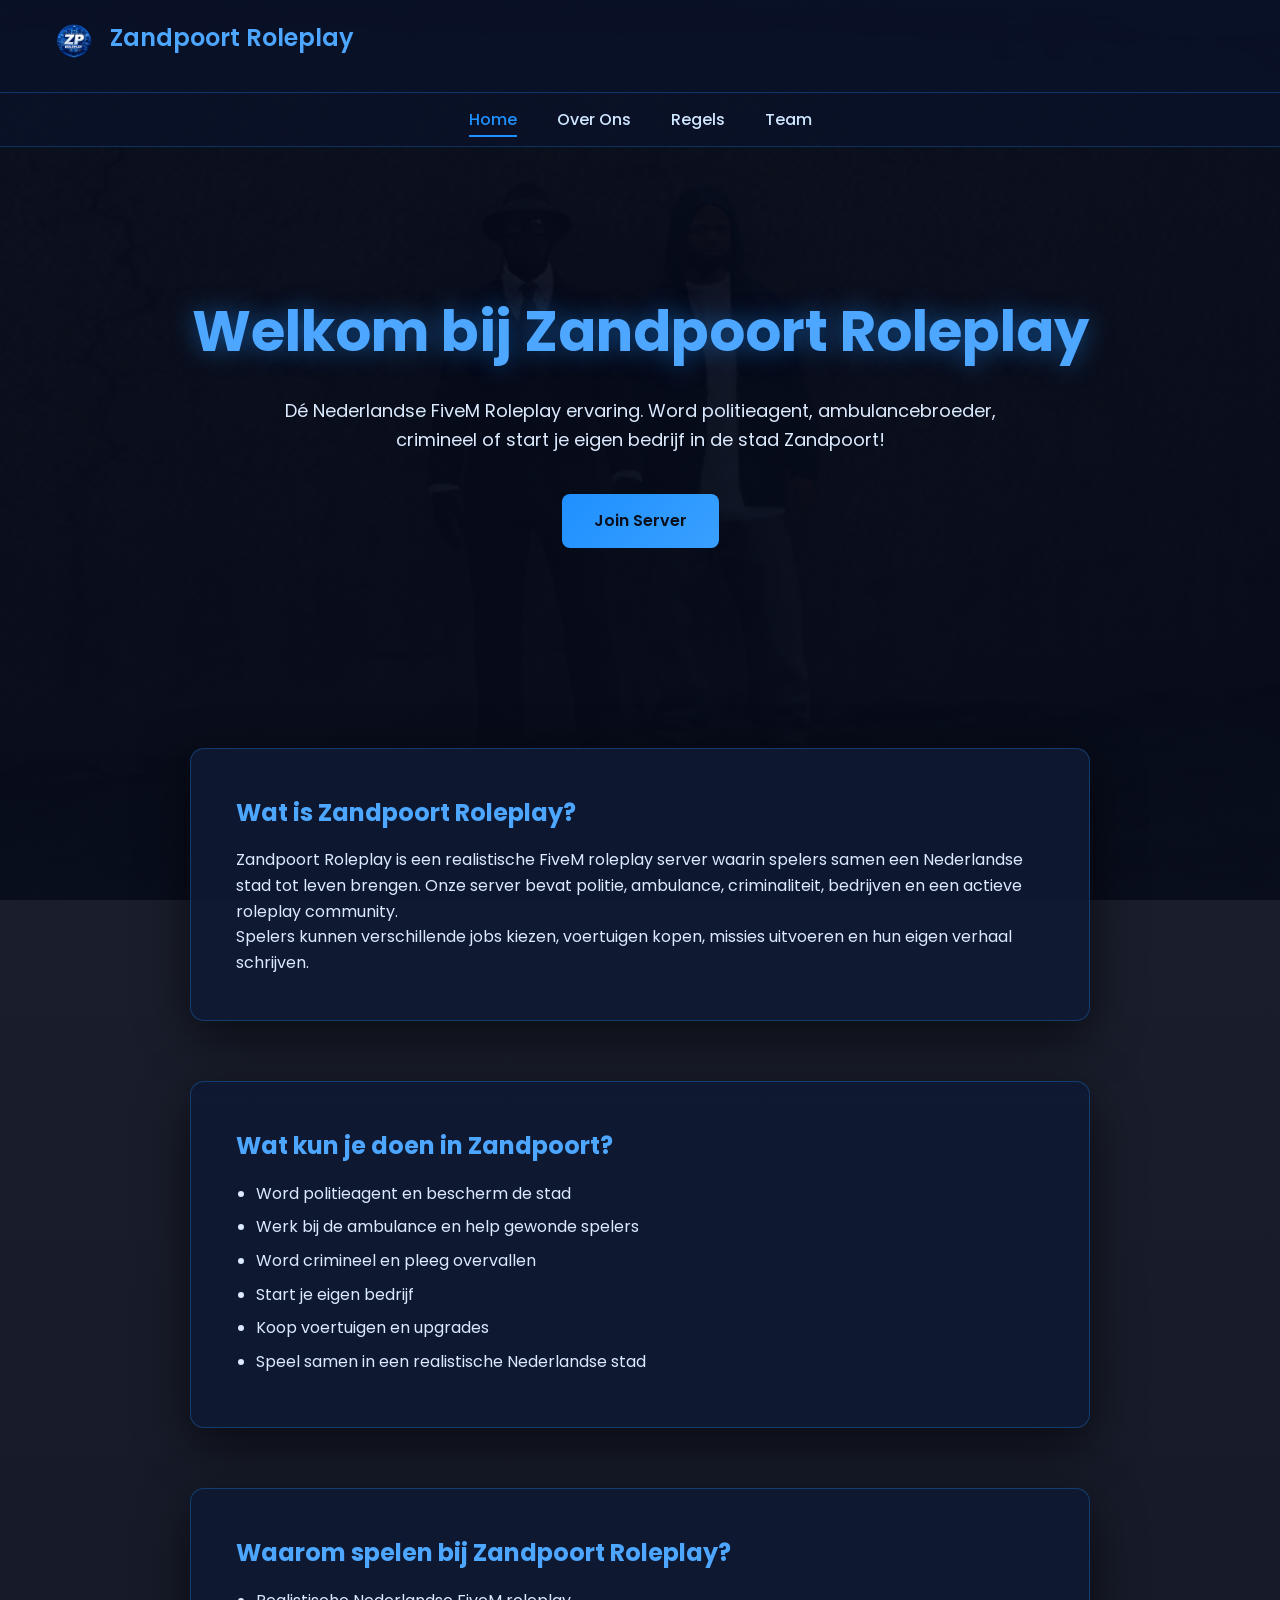
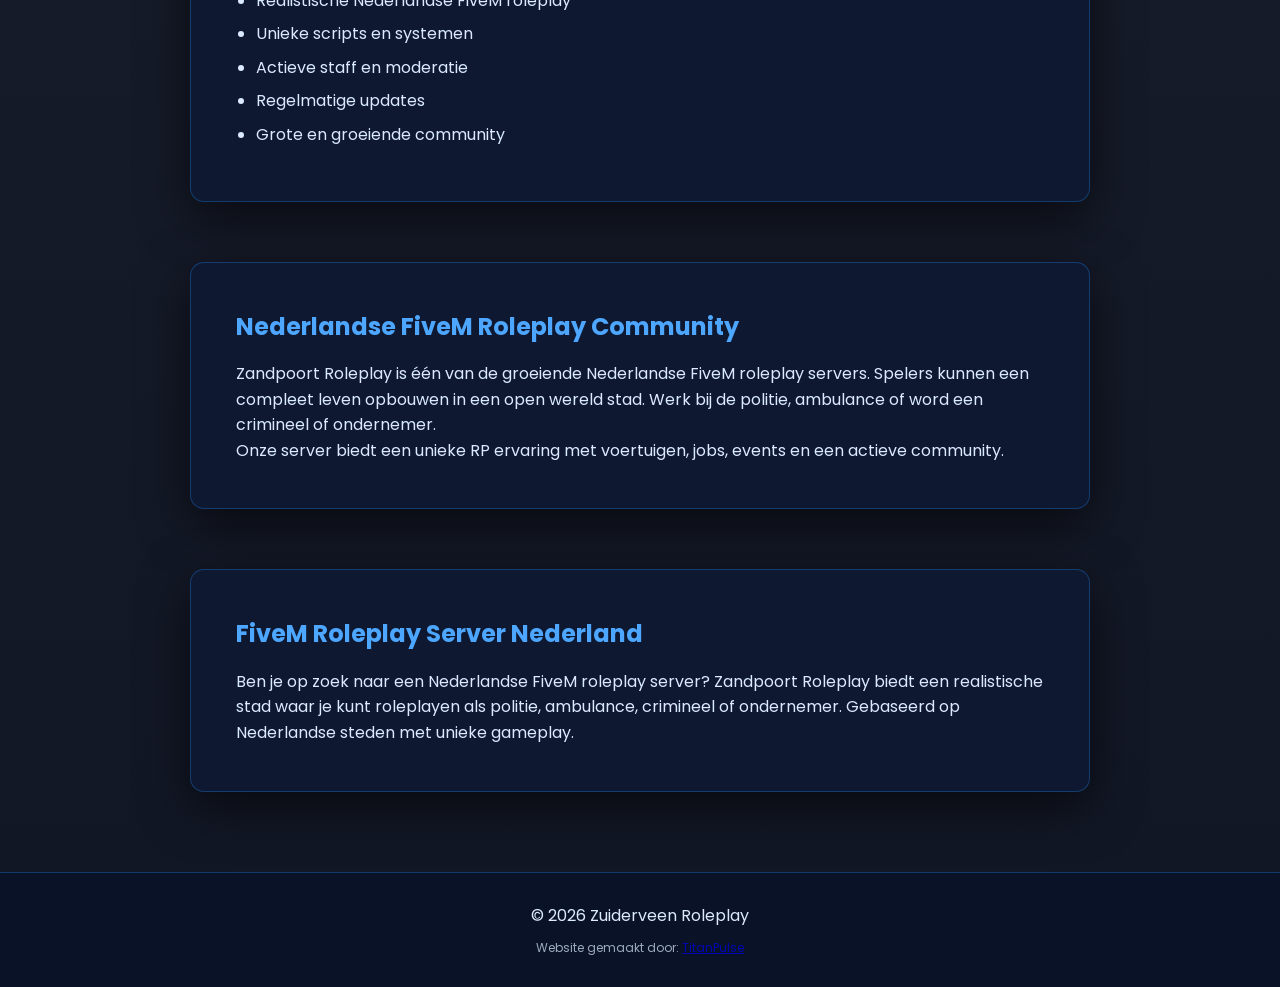
==== commit 287f411a: "Update index.html" ====
--- a/index.html
+++ b/index.html
@@ -31,7 +31,7 @@
  "@type": "Organization",
  "name": "Zandpoort Roleplay",
  "url": "https://www.zandpoortroleplay.nl/",
- "logo": "/assets/images/logo.png"
+ "logo": "/assets/logo.png"
 }
 </script>
 
@@ -42,7 +42,7 @@
 <header>
 <div class="logo">
 <a href="/">
-<img src="assets/images/logo.png" alt="Zandpoort Roleplay Logo">
+<img src="assets/logo.png" alt="Zandpoort Roleplay Logo">
 </a>
 <h2>Zandpoort Roleplay</h2>
 </div>
